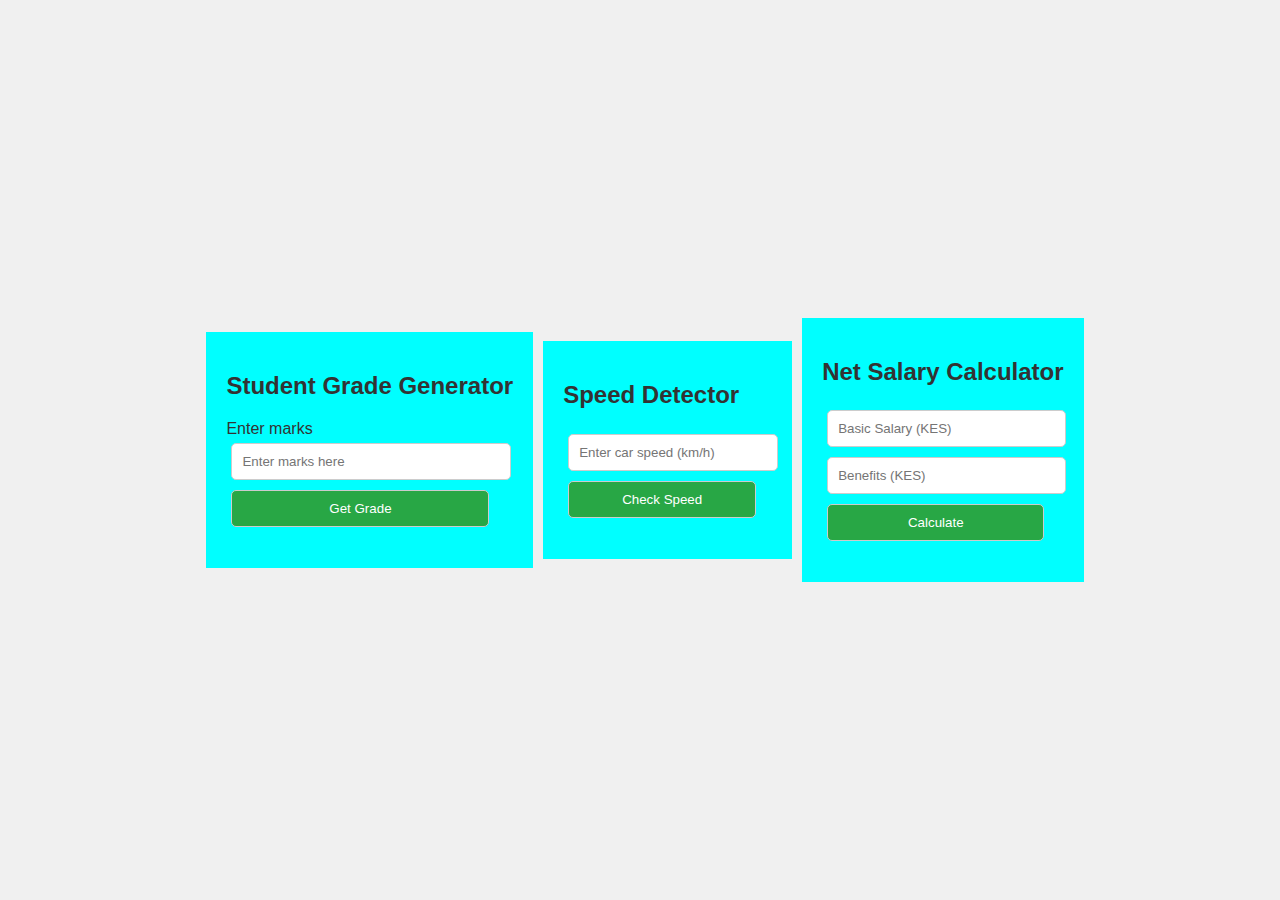
==== index.html @ 33ed021b "Initial structure" ====
<!DOCTYPE html>
<html lang="en">

<head>
  <meta charset="UTF-8">
  <meta name="viewport" content="width=device-width, initial-scale=1.0">
  <title>Wk1-JS-Practice</title>
  <link rel="stylesheet" href="./css/styles.css">
</head>

<body>
  <div class="container">
    <h2>Student Grade Generator</h2>
    <label for="marks">Enter marks</label>
    <input type="number" min="0" max="100" id="marks" placeholder="Enter marks here" /> <br>
    <button id="btn">Get Grade</button>
    <p id="result"></p>
  </div>
  <div class="container">
    <h2>Speed Detector</h2>
    <input type="number" min="0" id="speed" placeholder="Enter car speed (km/h)"> <br>
    <button>Check Speed</button>
    <p id="speedResult"></p>
  </div>
  
  <div class="container">
    <h2>Net Salary Calculator</h2>
    <input type="number" id="basicSalary" min="0" placeholder="Basic Salary (KES)"> <br>
    <input type="number" id="benefits" min="0" placeholder="Benefits (KES)"><br>
    <button>Calculate</button>
    <p id="salaryResult"></p>
  </div>
  <script src="./script.js"></script>
</body>

</html>
---- css/styles.css ----
body {
  background-color: #f0f0f0;
  font-family: Arial, sans-serif;
  margin: 0;
  padding: 0;
  color: #333;
  display: flex;
  justify-content: center;
  align-items: center;
  height: 100vh;
}
.container{
  background-color: aqua;
  margin-left: 10px;
  padding: 20px;
}
input, button {
    margin: 5px;
    padding: 10px;
    width: 90%;
    border: 1px solid #ccc;
    border-radius: 5px;
}
button {
    background-color: #28a745;
    color: white;
    cursor: pointer;
}
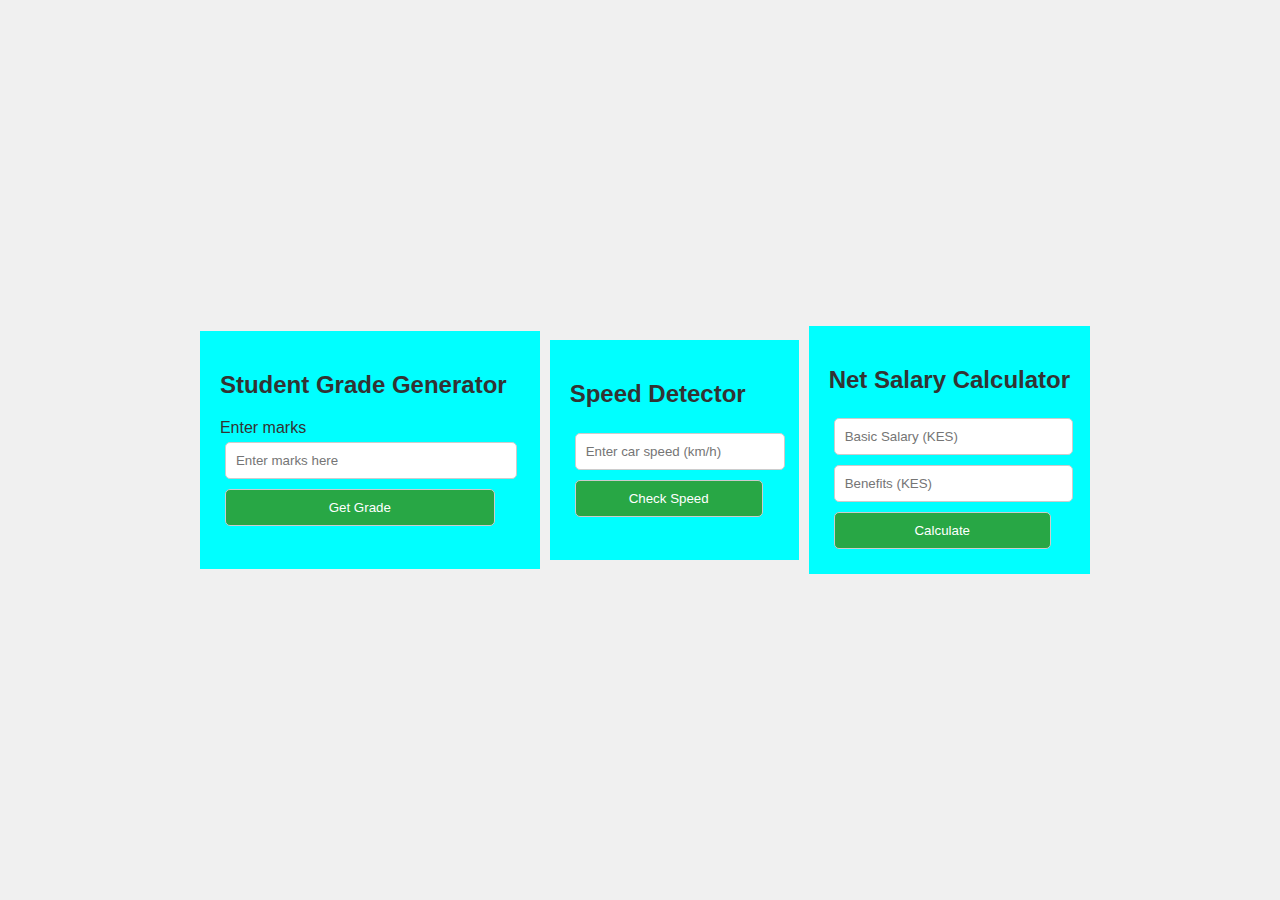
==== commit 47eb44f1: "Update Challenges" ====
--- a/index.html
+++ b/index.html
@@ -12,23 +12,27 @@
   <div class="container">
     <h2>Student Grade Generator</h2>
     <label for="marks">Enter marks</label>
-    <input type="number" min="0" max="100" id="marks" placeholder="Enter marks here" /> <br>
-    <button id="btn">Get Grade</button>
-    <p id="result"></p>
+    <input type="number" id="marks" placeholder="Enter marks here" /> <br>
+    <button id="gradeButton">Get Grade</button>
+    <p id="gradeResult"></p>
   </div>
   <div class="container">
     <h2>Speed Detector</h2>
-    <input type="number" min="0" id="speed" placeholder="Enter car speed (km/h)"> <br>
-    <button>Check Speed</button>
+    <input type="number" id="speed" placeholder="Enter car speed (km/h)"> <br>
+    <button id="speedButton">Check Speed</button>
     <p id="speedResult"></p>
   </div>
   
   <div class="container">
     <h2>Net Salary Calculator</h2>
-    <input type="number" id="basicSalary" min="0" placeholder="Basic Salary (KES)"> <br>
+    <input type="number" id="basicSalary" placeholder="Basic Salary (KES)"> <br>
     <input type="number" id="benefits" min="0" placeholder="Benefits (KES)"><br>
-    <button>Calculate</button>
-    <p id="salaryResult"></p>
+    <button id="salaryButton">Calculate</button>
+    <div id="payeeResult"></div>
+    <div id="shifResult"></div>
+    <div id="nssfResult"></div>
+    <div id="houseLevyResult"></div>
+    <div id="netSalary"></div>
   </div>
   <script src="./script.js"></script>
 </body>
--- a/css/styles.css
+++ b/css/styles.css
@@ -26,4 +26,11 @@
     color: white;
     cursor: pointer;
 }
+button:hover {
+    background-color: #218838;
+}
+p {
+    font-size: 18px;
+    font-weight: bold;
+}
   
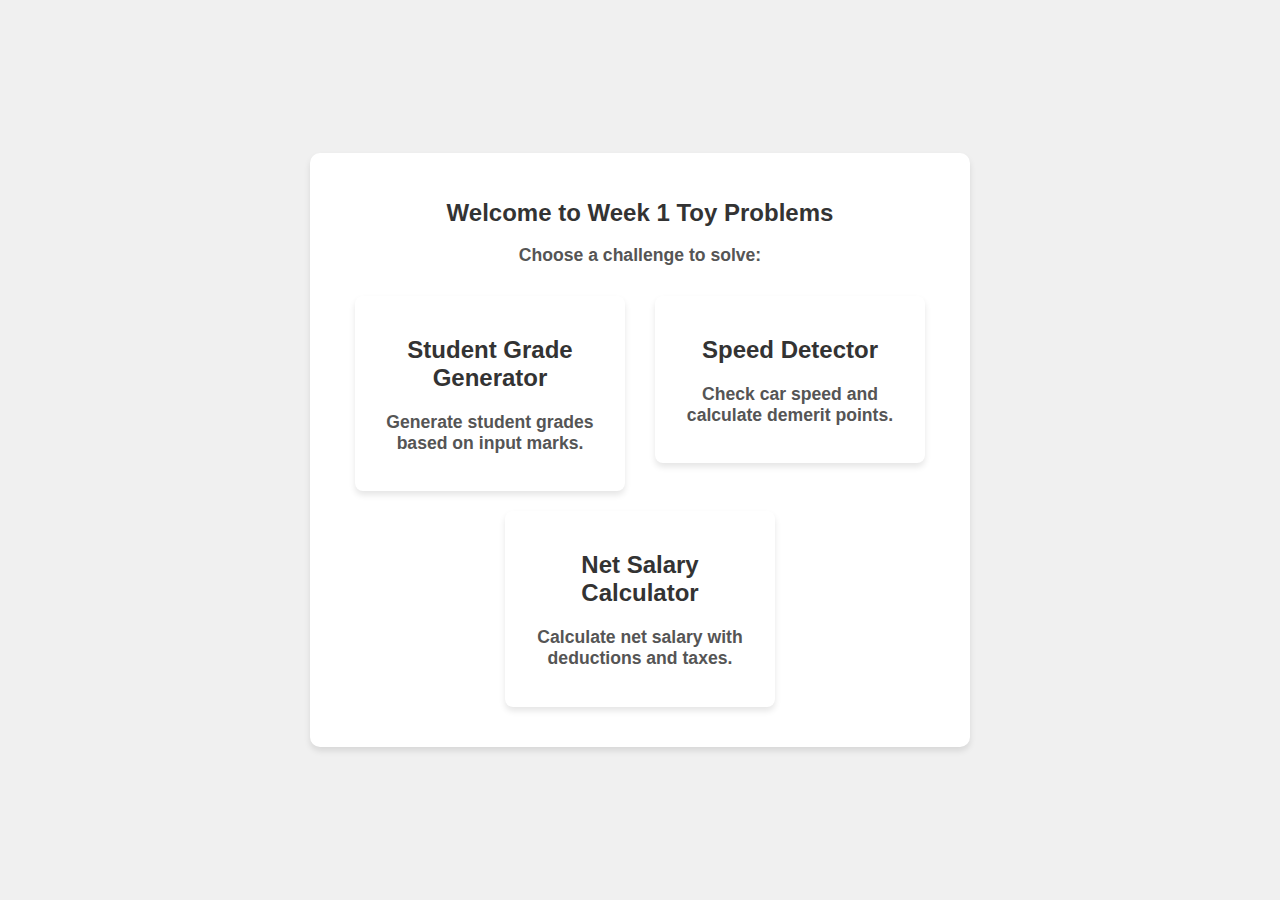
==== commit 4a251bd0: "Add README, final update" ====
--- a/index.html
+++ b/index.html
@@ -4,37 +4,38 @@
 <head>
   <meta charset="UTF-8">
   <meta name="viewport" content="width=device-width, initial-scale=1.0">
-  <title>Wk1-JS-Practice</title>
+  <title>Week 1 Toy Problems</title>
   <link rel="stylesheet" href="./css/styles.css">
 </head>
 
 <body>
   <div class="container">
-    <h2>Student Grade Generator</h2>
-    <label for="marks">Enter marks</label>
-    <input type="number" id="marks" placeholder="Enter marks here" /> <br>
-    <button id="gradeButton">Get Grade</button>
-    <p id="gradeResult"></p>
+    <h1>Welcome to Week 1 Toy Problems</h1>
+    <p>Choose a challenge to solve:</p>
+
+    <div class="challenges">
+      <a href="grade-generator.html" class="challenge-link">
+        <div class="challenge-card">
+          <h2>Student Grade Generator</h2>
+          <p>Generate student grades based on input marks.</p>
+        </div>
+      </a>
+
+      <a href="speed-detector.html" class="challenge-link">
+        <div class="challenge-card">
+          <h2>Speed Detector</h2>
+          <p>Check car speed and calculate demerit points.</p>
+        </div>
+      </a>
+
+      <a href="salary-calculator.html" class="challenge-link">
+        <div class="challenge-card">
+          <h2>Net Salary Calculator</h2>
+          <p>Calculate net salary with deductions and taxes.</p>
+        </div>
+      </a>
+    </div>
   </div>
-  <div class="container">
-    <h2>Speed Detector</h2>
-    <input type="number" id="speed" placeholder="Enter car speed (km/h)"> <br>
-    <button id="speedButton">Check Speed</button>
-    <p id="speedResult"></p>
-  </div>
-  
-  <div class="container">
-    <h2>Net Salary Calculator</h2>
-    <input type="number" id="basicSalary" placeholder="Basic Salary (KES)"> <br>
-    <input type="number" id="benefits" min="0" placeholder="Benefits (KES)"><br>
-    <button id="salaryButton">Calculate</button>
-    <div id="payeeResult"></div>
-    <div id="shifResult"></div>
-    <div id="nssfResult"></div>
-    <div id="houseLevyResult"></div>
-    <div id="netSalary"></div>
-  </div>
-  <script src="./script.js"></script>
 </body>
 
 </html>--- a/css/styles.css
+++ b/css/styles.css
@@ -1,19 +1,25 @@
 body {
-  background-color: #f0f0f0;
-  font-family: Arial, sans-serif;
-  margin: 0;
-  padding: 0;
-  color: #333;
-  display: flex;
-  justify-content: center;
-  align-items: center;
-  height: 100vh;
+    background-color: #f0f0f0;
+    font-family: Arial, sans-serif;
+    margin: 0;
+    padding: 0;
+    color: #333;
+    display: flex;
+    justify-content: center;
+    align-items: center;
+    height: 100vh;
 }
-.container{
-  background-color: aqua;
-  margin-left: 10px;
-  padding: 20px;
+
+.container {
+    background-color: white;
+    padding: 30px;
+    border-radius: 10px;
+    box-shadow: 0px 4px 6px rgba(0, 0, 0, 0.1);
+    text-align: center;
+    width: 80%;
+    max-width: 600px;
 }
+
 input, button {
     margin: 5px;
     padding: 10px;
@@ -21,16 +27,61 @@
     border: 1px solid #ccc;
     border-radius: 5px;
 }
+
 button {
     background-color: #28a745;
     color: white;
     cursor: pointer;
+    border: none;
 }
+
 button:hover {
     background-color: #218838;
 }
+
+h1 {
+    font-size: 1.5rem;
+    color: #333;
+}
+
 p {
-    font-size: 18px;
+    font-size: 1.1rem;
+    color: #555;
     font-weight: bold;
 }
-  
+
+.challenges {
+    display: flex;
+    justify-content: space-around;
+    margin-top: 20px;
+    flex-wrap: wrap;
+}
+
+.challenge-link {
+    text-decoration: none;
+    color: inherit;
+    width: 45%;
+    margin: 10px;
+}
+
+.challenge-card {
+    background-color: #fff;
+    padding: 20px;
+    border-radius: 8px;
+    box-shadow: 0px 4px 6px rgba(0, 0, 0, 0.1);
+    transition: all 0.3s ease;
+}
+
+.challenge-card:hover {
+    transform: scale(1.05);
+    box-shadow: 0px 6px 10px rgba(0, 0, 0, 0.2);
+}
+
+@media (max-width: 600px) {
+    .challenges {
+        flex-direction: column;
+    }
+    .challenge-link {
+        width: 100%;
+    }
+}
